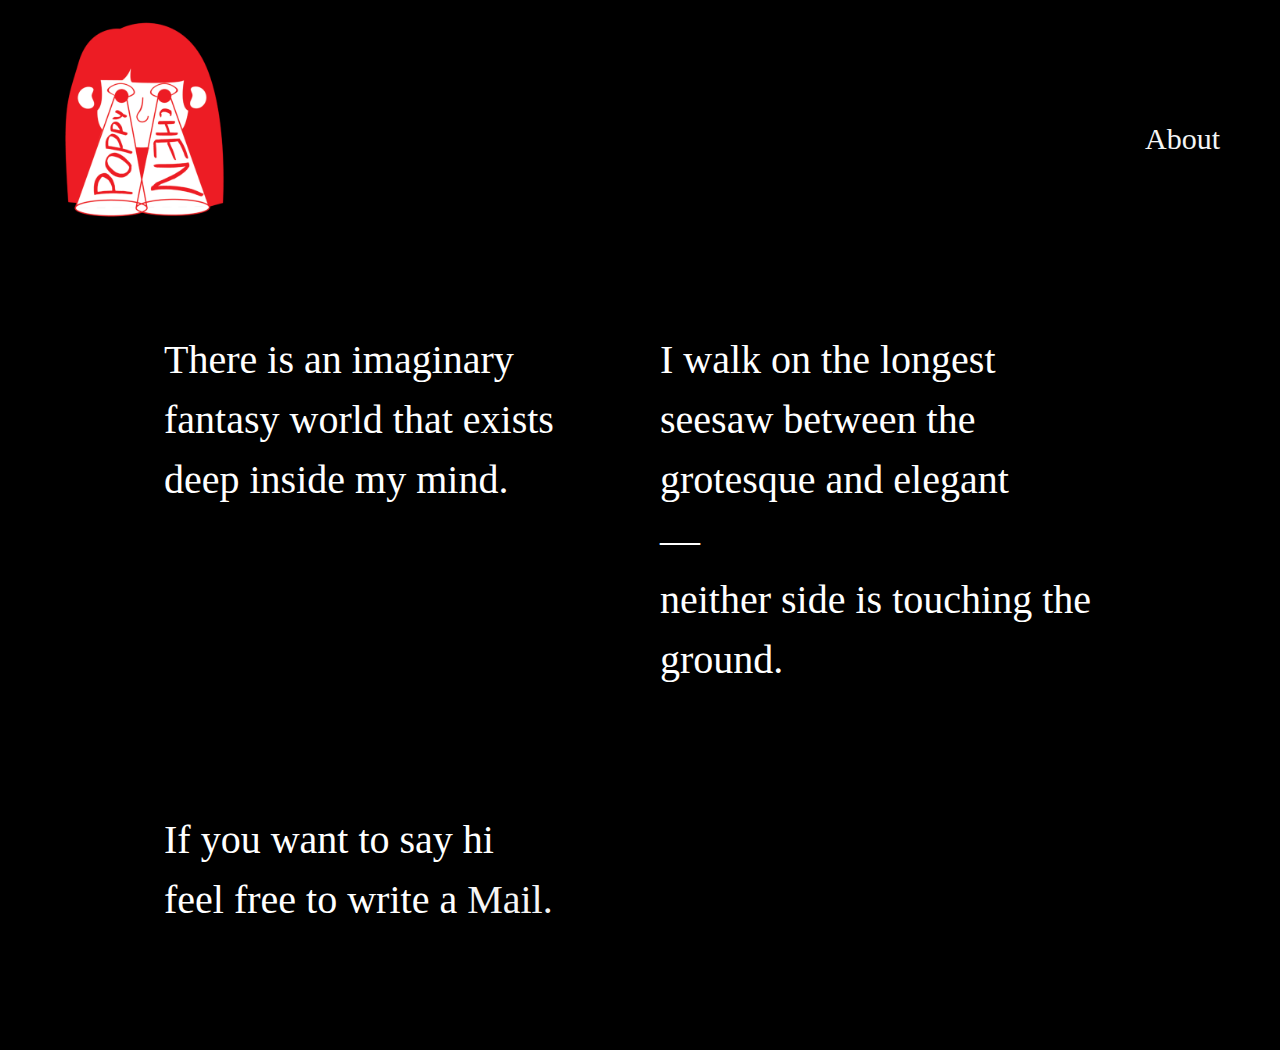
==== about.html @ 671a4c60 "add files to repo" ====
<!DOCTYPE html>
<html>
  <head>
    <title>Index</title>
    <link href="assets/css/styles.css" media="all" rel="stylesheet" />
  </head>

<body>
  <div class="top-nav">
    <div class="logo1"><a href="index.html"><img src="assets/img/logo1.png"></a></div>
    <div class="aboutnav"><a href="about.html">About</a></div>
  </div>

<div class="intro">
    <div class="left-intro">
      There
      is an
      imaginary
      fantasy
      world
      that
      exists
      deep
      inside
      my
      mind.
      <br><br><br><br><br><br>
      If you want
      to say hi <br>
      feel free to
      write a 
      <a class="mail" href="mailto:info@poppychen.com">Mail.</a>
    </div>
    <div class="right-intro">      
      I walk
      on the
      longest
      seesaw
      between
      the grotesque
      and elegant
      <br> — <br>
      neither
      side is
      touching
      the
      ground.<br><br>

    </div>
</div>
</body>
---- assets/css/styles.css ----
div { vertical-align: top; }

html {
  box-sizing: border-box;
}
*, *:before, *:after {
  box-sizing: inherit;
}


body{
  background: black;
  padding: 0;
  margin: 0;
  font-family: 'futura';
  margin: 20px;
}

a:link{
  text-decoration: none;
  color: whitesmoke;
}

a:visited {
  color: whitesmoke;
}

a:active {
  color: whitesmoke;
}

.close {
  font-size: 100px;
  line-height: 1;
  position: fixed;
  top: 0;
  right: 20px;
  color: #fff;
}

.top-nav{
  width: 100%;
  height: 310px;
}

.logo1 img{
  position: absolute;
  width: 200px;
  height: 200px;
  margin-left: 20px;
  margin-top: 0;
}

.aboutnav{
  position: absolute;
  right: 60px;
  top: 122px;
  color: white;
  display: inline-block;
  font-size: 30px;
}

.projects{
  width: 100%;
  font-size: 0;
}

.project {
  padding: 0 20px 100px 20px;
}

.project.large {
  width: calc(60% - 40px);
  display: inline-block;
}

.project.small {
  width: calc(40% - 40px);
  display: inline-block;
}

.project img {
  width: 100%;
  height: auto;
}

/* SHAKE CODE */
/* SHAKE CODE */
/* SHAKE CODE */
/* SHAKE CODE */

@-webkit-keyframes shake {
  0% { -webkit-transform: translate(2px, 1px) rotate(0deg); }
  10% { -webkit-transform: translate(-1px, -2px) rotate(-1deg); }
  20% { -webkit-transform: translate(-3px, 0px) rotate(1deg); }
  30% { -webkit-transform: translate(0px, 2px) rotate(0deg); }
  40% { -webkit-transform: translate(1px, -1px) rotate(1deg); }
  50% { -webkit-transform: translate(-1px, 2px) rotate(-1deg); }
  60% { -webkit-transform: translate(-3px, 1px) rotate(0deg); }
  70% { -webkit-transform: translate(2px, 1px) rotate(-1deg); }
  80% { -webkit-transform: translate(-1px, -1px) rotate(1deg); }
  90% { -webkit-transform: translate(2px, 2px) rotate(0deg); }
  100% { -webkit-transform: translate(1px, -2px) rotate(-1deg); }
}

@-moz-keyframes shake {
  0% { -moz-transform: translate(2px, 1px) rotate(0deg); }
  10% { -moz-transform: translate(-1px, -2px) rotate(-1deg); }
  20% { -moz-transform: translate(-3px, 0px) rotate(1deg); }
  30% { -moz-transform: translate(0px, 2px) rotate(0deg); }
  40% { -moz-transform: translate(1px, -1px) rotate(1deg); }
  50% { -moz-transform: translate(-1px, 2px) rotate(-1deg); }
  60% { -moz-transform: translate(-3px, 1px) rotate(0deg); }
  70% { -moz-transform: translate(2px, 1px) rotate(-1deg); }
  80% { -moz-transform: translate(-1px, -1px) rotate(1deg); }
  90% { -moz-transform: translate(2px, 2px) rotate(0deg); }
  100% { -moz-transform: translate(1px, -2px) rotate(-1deg); }
}

@-o-keyframes shake {
  0% { -o-transform: translate(2px, 1px) rotate(0deg); }
  10% { -o-transform: translate(-1px, -2px) rotate(-1deg); }
  20% { -o-transform: translate(-3px, 0px) rotate(1deg); }
  30% { -o-transform: translate(0px, 2px) rotate(0deg); }
  40% { -o-transform: translate(1px, -1px) rotate(1deg); }
  50% { -o-transform: translate(-1px, 2px) rotate(-1deg); }
  60% { -o-transform: translate(-3px, 1px) rotate(0deg); }
  70% { -o-transform: translate(2px, 1px) rotate(-1deg); }
  80% { -o-transform: translate(-1px, -1px) rotate(1deg); }
  90% { -o-transform: translate(2px, 2px) rotate(0deg); }
  100% { -o-transform: translate(1px, -2px) rotate(-1deg); }
}

@keyframes shake {
  0% { transform: translate(2px, 1px) rotate(0deg); }
  10% { transform: translate(-1px, -2px) rotate(-1deg); }
  20% { transform: translate(-3px, 0px) rotate(1deg); }
  30% { transform: translate(0px, 2px) rotate(0deg); }
  40% { transform: translate(1px, -1px) rotate(1deg); }
  50% { transform: translate(-1px, 2px) rotate(-1deg); }
  60% { transform: translate(-3px, 1px) rotate(0deg); }
  70% { transform: translate(2px, 1px) rotate(-1deg); }
  80% { transform: translate(-1px, -1px) rotate(1deg); }
  90% { transform: translate(2px, 2px) rotate(0deg); }
  100% { transform: translate(1px, -2px) rotate(-1deg); }
}

.project img:hover {
  -webkit-animation-name: shake;
  -webkit-animation-duration: 0.8s;
  -webkit-transform-origin:50% 50%;
  -webkit-animation-iteration-count: infinite;
  -webkit-animation-timing-function: linear;

  -moz-animation-name: shake;
  -moz-animation-duration: 0.8s;
  -moz-transform-origin:50% 50%;
  -moz-animation-iteration-count: infinite;
  -moz-animation-timing-function: linear;

  -o-animation-name: shake;
  -o-animation-duration: 0.8s;
  -o-transform-origin:50% 50%;
  -o-animation-iteration-count: infinite;
  -o-animation-timing-function: linear;

  animation-name: shake;
  animation-duration: 0.8s;
  transform-origin:50% 50%;
  animation-iteration-count: infinite;
  animation-timing-function: linear;
  z-index: 100 !important;
  position: relative;
}

/* END SHAKE */
/* END SHAKE */
/* END SHAKE */

.intro{
  position: relative;
  width: 80%;
  margin: 0 auto;
  color: white;
  font-size: 0;
  line-height: 60px;
}

.left-intro{
  width: 50%;
  display: inline-block;
  padding: 0 20px 100px 20px;
font-size: 40px;
}

.right-intro{
  width: 50%;
  display: inline-block;
  padding: 0 20px 100px 20px;
  font-size: 40px;
}

.top-intro{
  font-size: 40px;
  text-align: center;
}

.middle-intro{
  font-size: 40px;
  text-align: left;
}

.caption{
  font-size: 20px;
  text-align: center;
  padding: 20px 20px 0 0;
}

.sidebyside {
  display: inline-block;
  width: 50%;
  padding: 0 20px;
}

.sidebyside img {
  width: 100%;
  height: auto;
}

.project.nextdoor.thumbnail {
  position: relative;
  top: -100px;
}
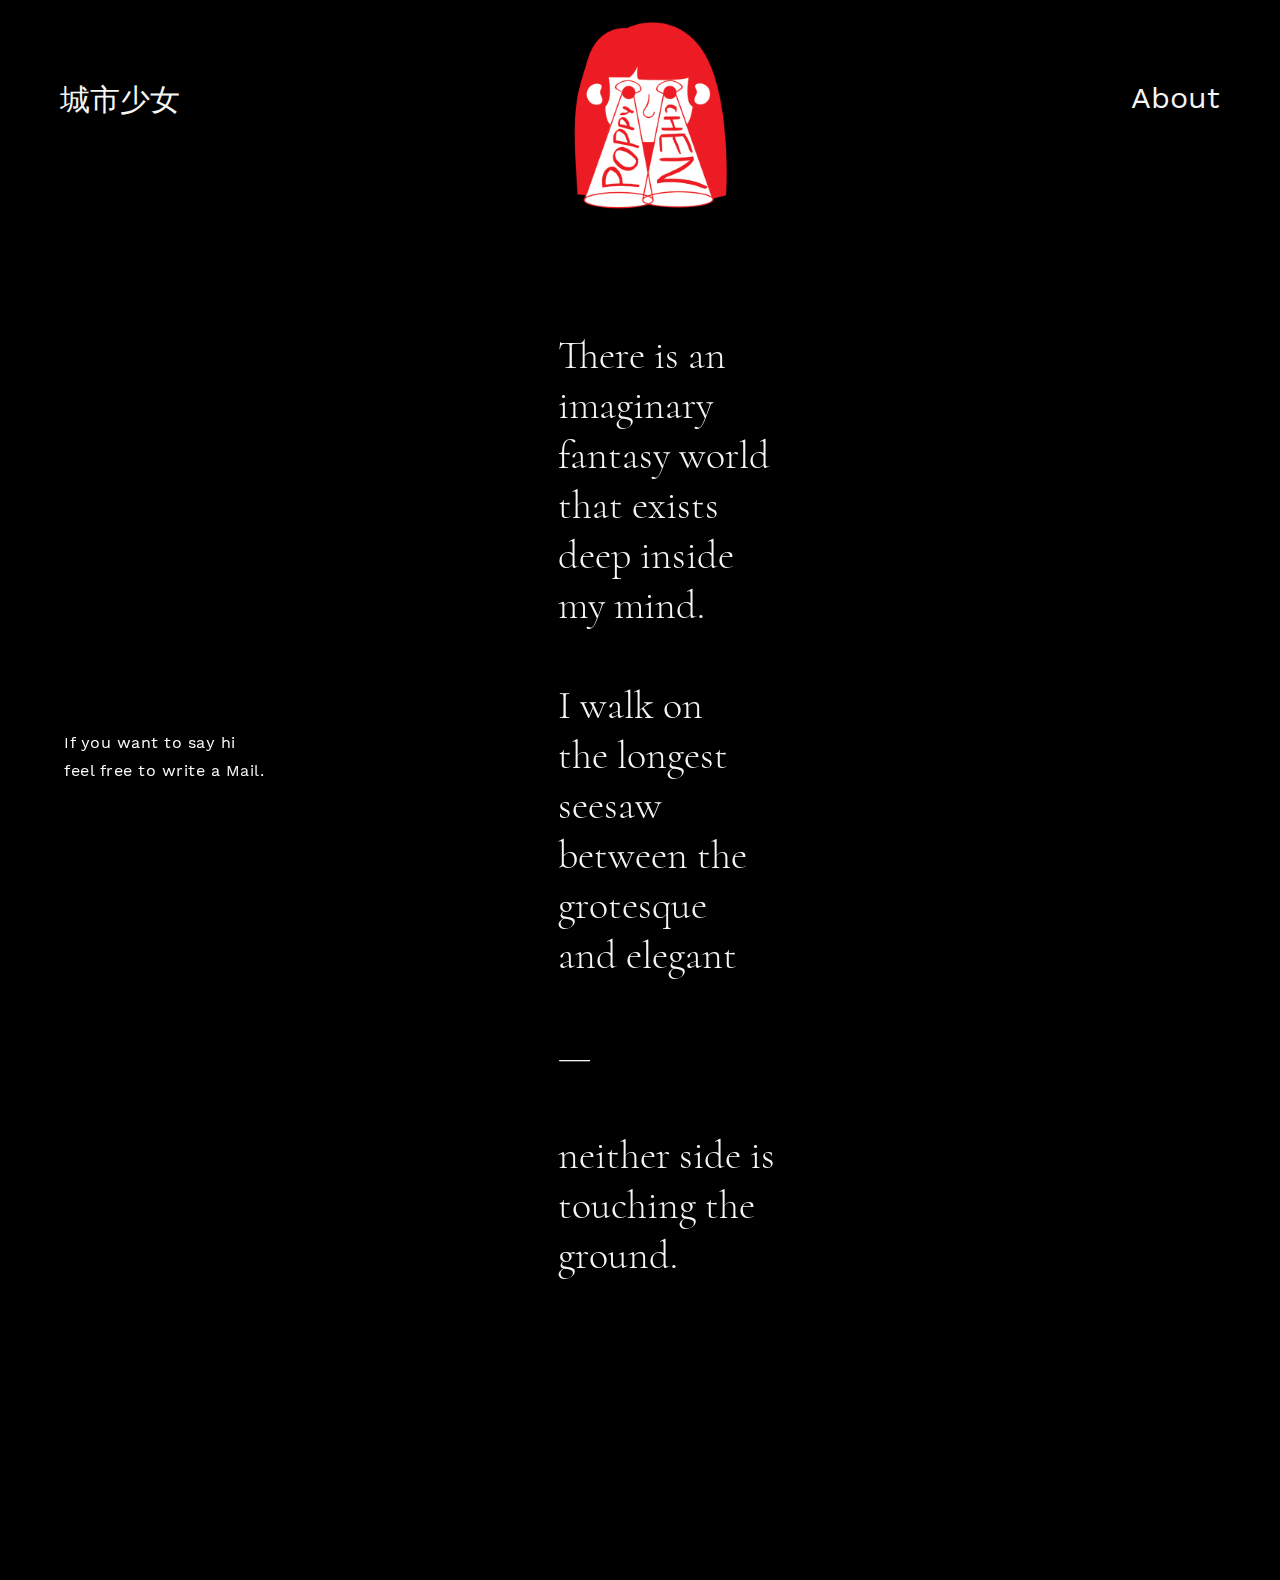
==== commit 6e303fa7: "second changed" ====
--- a/about.html
+++ b/about.html
@@ -7,12 +7,20 @@
 
 <body>
   <div class="top-nav">
+    <div class="citygirl"><a href="citygirlz.html">城市少女</a></div>
     <div class="logo1"><a href="index.html"><img src="assets/img/logo1.png"></a></div>
     <div class="aboutnav"><a href="about.html">About</a></div>
   </div>
 
-<div class="intro">
-    <div class="left-intro">
+<div class="intro">    <div class="caption3">
+    If you want
+    to say hi <br>
+    feel free to
+    write a 
+    <a class="mail" href="mailto:info@poppychen.com">Mail.</a>
+</div>
+  <br><br>
+    <div class="about-intro">
       There
       is an
       imaginary
@@ -21,31 +29,24 @@
       that
       exists
       deep
-      inside
+      inside<br>
       my
       mind.
-      <br><br><br><br><br><br>
-      If you want
-      to say hi <br>
-      feel free to
-      write a 
-      <a class="mail" href="mailto:info@poppychen.com">Mail.</a>
-    </div>
-    <div class="right-intro">      
+      <br><br>
+
       I walk
-      on the
+      on<br> the
       longest
       seesaw
       between
-      the grotesque
+      the grotesque<br>
       and elegant
-      <br> — <br>
+      <br><br> — <br><br>
       neither
       side is
       touching
       the
       ground.<br><br>
-
     </div>
 </div>
 </body>--- a/assets/css/styles.css
+++ b/assets/css/styles.css
@@ -1,3 +1,32 @@
+@font-face {
+  font-family: 'work_regular';
+  src: url('../fonts/WorkSans-Regular.woff') format('woff');
+}
+
+@font-face {
+  font-family: 'work_light';
+  src: url('../fonts/WorkSans-Light.woff') format('woff');
+}
+
+@font-face {
+  font-family: 'work_thin';
+  src: url('../fonts/WorkSans-Thin.woff') format('woff');
+}
+
+@font-face {
+  font-family: 'caption';
+  src: url('../fonts/Cormorant-Light.woff2') format('woff2'),
+  url('../fonts/Cormorant-Light.woff') format('woff');
+}
+
+@font-face {
+  font-family: 'logo';
+  src: url('../fonts/ptah-regular-webfont.woff2') format('woff2'),
+       url('../fonts/ptah-regular-webfont.woff') format('woff');
+  font-weight: normal;
+  font-style: normal;
+}
+
 div { vertical-align: top; }
 
 html {
@@ -13,7 +42,6 @@
   padding: 0;
   margin: 0;
   font-family: 'futura';
-  margin: 20px;
 }
 
 a:link{
@@ -29,44 +57,80 @@
   color: whitesmoke;
 }
 
+
 .close {
-  font-size: 100px;
-  line-height: 1;
+  /* font-size: 100px;
+  line-height: 1; */
   position: fixed;
-  top: 0;
-  right: 20px;
-  color: #fff;
+  top: 5%;
+  left:92%;
+}
+
+.close img{
+  height: auto;
+  width: 70%;
 }
 
 .top-nav{
   width: 100%;
   height: 310px;
-}
-
+  margin-bottom: 50px;
+}
+
+
+/* .poppychen{
+  font-size: 160px;
+  text-align: center;
+  color: white;
+  font-family: 'logo', sans-serif;
+} */
+
+.logo1{
+  transform: translate(43%, 10%)
+}
 .logo1 img{
-  position: absolute;
-  width: 200px;
-  height: 200px;
-  margin-left: 20px;
-  margin-top: 0;
+  height: auto;
+  width: 15%;
+}
+
+a:hover{
+  color: black;
 }
 
 .aboutnav{
+  font-family: 'work_regular', sans-serif;
   position: absolute;
   right: 60px;
-  top: 122px;
-  color: white;
+  top: 80px;
+  color:#ed1c24;
   display: inline-block;
   font-size: 30px;
 }
 
+.citygirl{
+  font-family: 'work_regular', sans-serif;
+  position: absolute;
+  left: 60px;
+  top: 80px;
+  color:#ed1c24;
+  display: inline-block;
+  font-size: 30px;
+}
+
+/* .space{
+  width: 100%;
+  height: 200px;
+  color: black;
+} */
+
 .projects{
   width: 100%;
-  font-size: 0;
+  margin-left: 20px;
+
 }
 
 .project {
-  padding: 0 20px 100px 20px;
+  padding: 0 0px 100px 20px;
 }
 
 .project.large {
@@ -78,6 +142,7 @@
   width: calc(40% - 40px);
   display: inline-block;
 }
+
 
 .project img {
   width: 100%;
@@ -173,13 +238,19 @@
   position: relative;
 }
 
+.project.nextdoor.thumbnail {
+  position: relative;
+  top: -100px;
+}
+
 /* END SHAKE */
 /* END SHAKE */
 /* END SHAKE */
 
 .intro{
   position: relative;
-  width: 80%;
+  width: 100%;
+  top: -200px;
   margin: 0 auto;
   color: white;
   font-size: 0;
@@ -200,26 +271,124 @@
   font-size: 40px;
 }
 
+.title{
+  margin-bottom: 40px;
+  font-size: 60px;
+  text-align: center;
+  font-family: 'work_regular', sans-serif;
+}
+
 .top-intro{
+  width: 60%;
+  margin: 0 auto;
   font-size: 40px;
   text-align: center;
-}
-
-.middle-intro{
+  font-family: 'caption', sans-serif;
+  line-height: 58px;
+}
+
+/* .middle-intro{
   font-size: 40px;
   text-align: left;
-}
-
+} */
+
+.middle-intro{
+  position: relative;
+  width:73%;
+  left: 50px;
+  padding: 50px 0 50px 20px;
+  color:whitesmoke;
+  font-size: 40px;
+  line-height: 48px;
+  text-align: left;
+  font-family: 'caption', sans-serif;
+}
+
+.about-intro{
+  position: relative;
+  width:20%;
+  left: 42%;
+  padding: 50px 0 50px 20px;
+  color:whitesmoke;
+  font-size: 40px;
+  line-height: 50px;
+  text-align: left;
+  font-family: 'caption', sans-serif;
+}
+
+.lower-intro{
+  position: relative;
+  width:50%;
+  margin-left: auto;
+  margin-right: auto;
+  padding: 10px 0 70px 20px;
+  color:whitesmoke;
+  font-size: 24px;
+  line-height: 38px;
+  text-align: left;
+  letter-spacing: 0.5px;
+  font-family: 'caption', sans-serif;
+}
 .caption{
-  font-size: 20px;
+  font-size: 16px;
+  letter-spacing: 0.5px;
   text-align: center;
-  padding: 20px 20px 0 0;
-}
+  padding: 15px 20px 70px 0;
+  font-family: 'work_thin',sans-serif;
+}
+
+.caption2{
+  font-size: 16px;
+  letter-spacing: 0.5px;
+  text-align: center;
+  padding: 50px 0 30px 0;
+  font-family: 'caption',sans-serif;
+}
+
+.caption3{
+  position: fixed;
+  left:5%;
+  bottom: 5%;
+  color: white;
+  font-size: 16px;
+  letter-spacing: 0.5px;
+  line-height: 28px;
+  text-align: left;
+  padding: 15px 20px 70px 0;
+  font-family: 'work_regular',sans-serif;
+}
+
+.projects2{
+  width: 100%;
+  margin: 0 auto;
+  transform: translate(10%,0);
+  
+}
+
+.top_image img{
+  display: block;
+  margin-left: auto;
+  margin-right: auto;
+  width: 80%;
+  height: auto;
+  padding-bottom: 5px;
+}
+
+.fixed_image img{
+  position: fixed;
+  width: 90%;
+  height: auto;
+  padding-bottom: 5px;
+  left: 5%;
+  top: 25%;
+}
+
 
 .sidebyside {
   display: inline-block;
-  width: 50%;
-  padding: 0 20px;
+  width: 40%;
+  padding-left: 0;
+  padding-bottom: 40px;
 }
 
 .sidebyside img {
@@ -227,8 +396,36 @@
   height: auto;
 }
 
-.project.nextdoor.thumbnail {
-  position: relative;
-  top: -100px;
-}
-
+.booklet {
+  padding: 20px 15px;
+  /* transform: translate(0,200%); */
+}
+
+.booklet img {
+  width: 100%;
+  height: auto;
+  margin-left: 20px;
+}
+
+.booklet.left {
+  width: calc(50% - 40px);
+  display: inline-block;
+}
+
+.booklet.right {
+  width: calc(50% - 40px);
+  display: inline-block;
+}
+
+.center_image img{
+    display: block;
+    margin-left: auto;
+    margin-right: auto;
+    width: 50%;
+    height: auto;
+    padding-bottom: 5px;
+}
+
+#thebroad {
+  background-color: #fff;
+}
